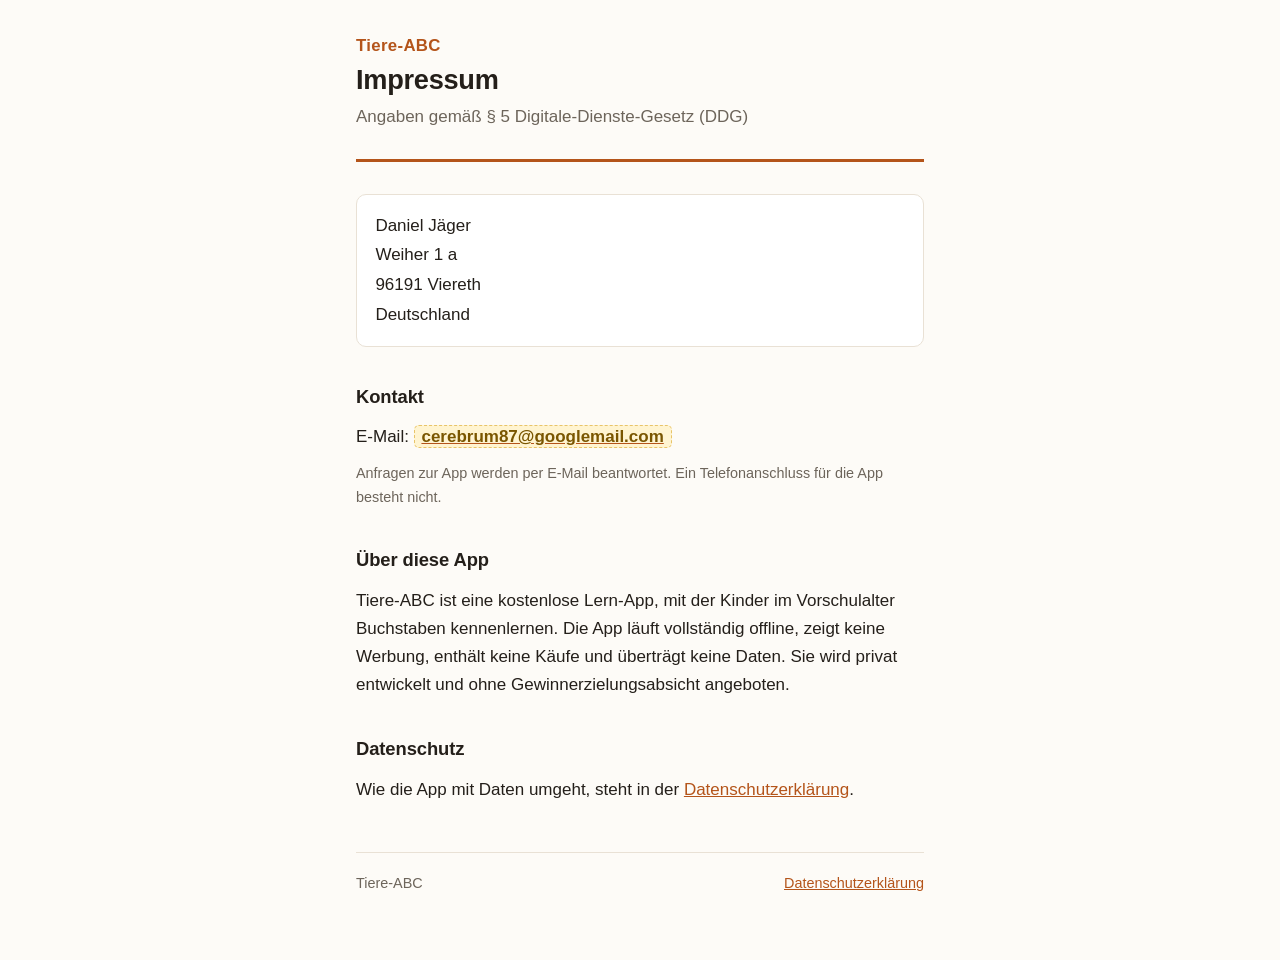
==== index.html @ 1ab7ed67 "Impressum und Datenschutzerklaerung fuer Tiere-ABC Co-Authored-By: Claude Opus 5 <noreply@anthropic." ====
<!doctype html>
<html lang="de">
<head>
<meta charset="utf-8">
<meta name="viewport" content="width=device-width, initial-scale=1">
<title>Impressum – Tiere-ABC</title>
<meta name="description" content="Impressum und Kontakt zur Lern-App Tiere-ABC.">
<meta name="robots" content="index, follow">
<link rel="icon" href="data:image/svg+xml,%3Csvg xmlns='http://www.w3.org/2000/svg' viewBox='0 0 32 32'%3E%3Crect width='32' height='32' rx='7' fill='%23b4541a'/%3E%3Ctext x='16' y='23' font-size='20' font-family='sans-serif' font-weight='700' fill='%23fff' text-anchor='middle'%3EA%3C/text%3E%3C/svg%3E">
<link rel="stylesheet" href="style.css">
</head>
<body>
<div class="wrap">

<header class="site">
  <p class="appname">Tiere-ABC</p>
  <h1>Impressum</h1>
  <p class="lede">Angaben gemäß § 5 Digitale-Dienste-Gesetz (DDG)</p>
</header>

<main>

<div class="card">
  <address>
    <span>Daniel Jäger</span><br>
    <span>Weiher 1 a</span><br>
    <span>96191 Viereth</span><br>
    Deutschland
  </address>
</div>

<h2>Kontakt</h2>
<p>
  E-Mail: <a href="mailto:cerebrum87@googlemail.com"><span class="todo">cerebrum87@googlemail.com</span></a>
</p>
<p class="meta">
  Anfragen zur App werden per E-Mail beantwortet. Ein Telefonanschluss für die App
  besteht nicht.
</p>

<h2>Über diese App</h2>
<p>
  Tiere-ABC ist eine kostenlose Lern-App, mit der Kinder im Vorschulalter Buchstaben
  kennenlernen. Die App läuft vollständig offline, zeigt keine Werbung, enthält keine
  Käufe und überträgt keine Daten. Sie wird privat entwickelt und ohne
  Gewinnerzielungsabsicht angeboten.
</p>

<h2>Datenschutz</h2>
<p>
  Wie die App mit Daten umgeht, steht in der
  <a href="datenschutz.html">Datenschutzerklärung</a>.
</p>

</main>

<footer class="site">
  <span>Tiere-ABC</span>
  <span><a href="datenschutz.html">Datenschutzerklärung</a></span>
</footer>

</div>
</body>
</html>
---- style.css ----
:root {
  --bg:      #fdfbf7;
  --fg:      #241f1a;
  --muted:   #6d655b;
  --accent:  #b4541a;
  --border:  #e9e1d5;
  --panel:   #ffffff;
  --todo-bg: #fff4d1;
  --todo-fg: #7a5600;
  --todo-br: #e8c469;
}

@media (prefers-color-scheme: dark) {
  :root {
    --bg:      #191714;
    --fg:      #eae5dd;
    --muted:   #a49b8e;
    --accent:  #f0955a;
    --border:  #332e28;
    --panel:   #211e1a;
    --todo-bg: #3a2f14;
    --todo-fg: #f5cf7a;
    --todo-br: #6b5622;
  }
}

* { box-sizing: border-box; }

html { -webkit-text-size-adjust: 100%; }

body {
  margin: 0;
  background: var(--bg);
  color: var(--fg);
  font-family: -apple-system, BlinkMacSystemFont, "Segoe UI", Roboto, "Helvetica Neue", Arial, sans-serif;
  font-size: 17px;
  line-height: 1.65;
  -webkit-font-smoothing: antialiased;
}

.wrap {
  max-width: 38rem;
  margin: 0 auto;
  padding: 2rem 1.25rem 4rem;
}

header.site {
  border-bottom: 3px solid var(--accent);
  padding-bottom: 1rem;
  margin-bottom: 2rem;
}

.appname {
  font-size: 1.05rem;
  font-weight: 700;
  letter-spacing: 0.02em;
  color: var(--accent);
  margin: 0 0 0.15rem;
}

.appname span { font-style: normal; }

h1 {
  font-size: 1.7rem;
  line-height: 1.25;
  margin: 0.2rem 0 0.4rem;
  letter-spacing: -0.01em;
}

h2 {
  font-size: 1.15rem;
  margin: 2.2rem 0 0.6rem;
  letter-spacing: -0.005em;
}

h3 {
  font-size: 1rem;
  margin: 1.4rem 0 0.3rem;
}

p, ul, ol { margin: 0.7rem 0; }

ul, ol { padding-left: 1.3rem; }

li { margin: 0.35rem 0; }

a { color: var(--accent); }

a:hover { text-decoration: none; }

.lede {
  color: var(--muted);
  margin-top: 0;
}

.card {
  background: var(--panel);
  border: 1px solid var(--border);
  border-radius: 10px;
  padding: 1rem 1.15rem;
  margin: 1rem 0;
}

.card p:first-child { margin-top: 0; }
.card p:last-child  { margin-bottom: 0; }

address {
  font-style: normal;
  line-height: 1.75;
}

.todo {
  background: var(--todo-bg);
  color: var(--todo-fg);
  border: 1px dashed var(--todo-br);
  border-radius: 5px;
  padding: 0.05em 0.4em;
  font-weight: 600;
  white-space: nowrap;
}

.meta {
  color: var(--muted);
  font-size: 0.9rem;
}

footer.site {
  margin-top: 3rem;
  padding-top: 1.2rem;
  border-top: 1px solid var(--border);
  color: var(--muted);
  font-size: 0.9rem;
  display: flex;
  flex-wrap: wrap;
  gap: 0.4rem 1.2rem;
  justify-content: space-between;
}

@media (max-width: 30rem) {
  body { font-size: 16px; }
  .wrap { padding: 1.5rem 1rem 3rem; }
  h1 { font-size: 1.45rem; }
}
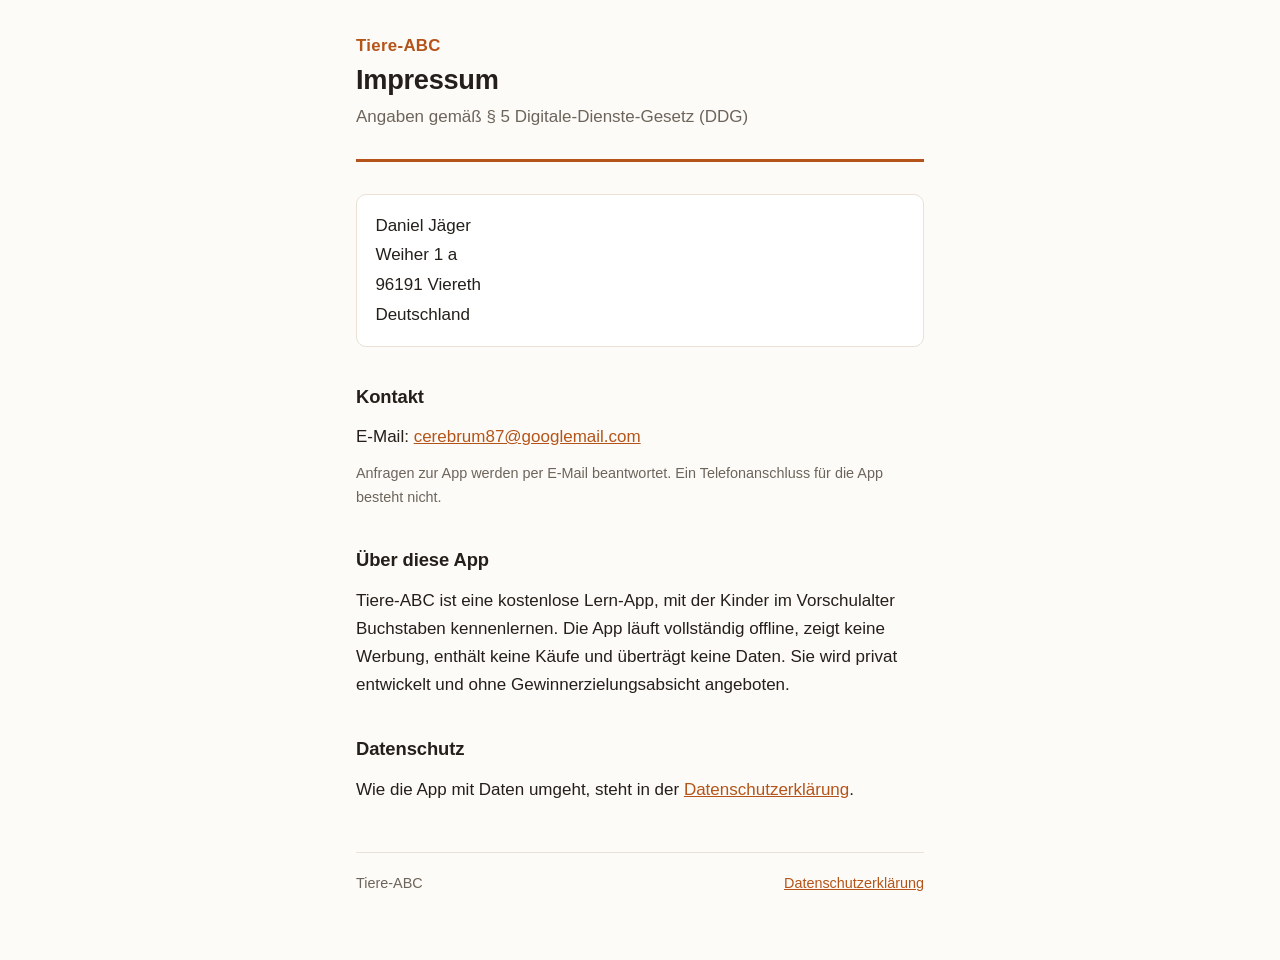
==== commit cb2894e0: "Platzhalter-Markierung beim Stand-Datum entfernen Co-Authored-By: Claude Opus 5 <noreply@anthropic.c" ====
--- a/index.html
+++ b/index.html
@@ -31,7 +31,7 @@
 
 <h2>Kontakt</h2>
 <p>
-  E-Mail: <a href="mailto:cerebrum87@googlemail.com"><span class="todo">cerebrum87@googlemail.com</span></a>
+  E-Mail: <a href="mailto:cerebrum87@googlemail.com">cerebrum87@googlemail.com</a>
 </p>
 <p class="meta">
   Anfragen zur App werden per E-Mail beantwortet. Ein Telefonanschluss für die App
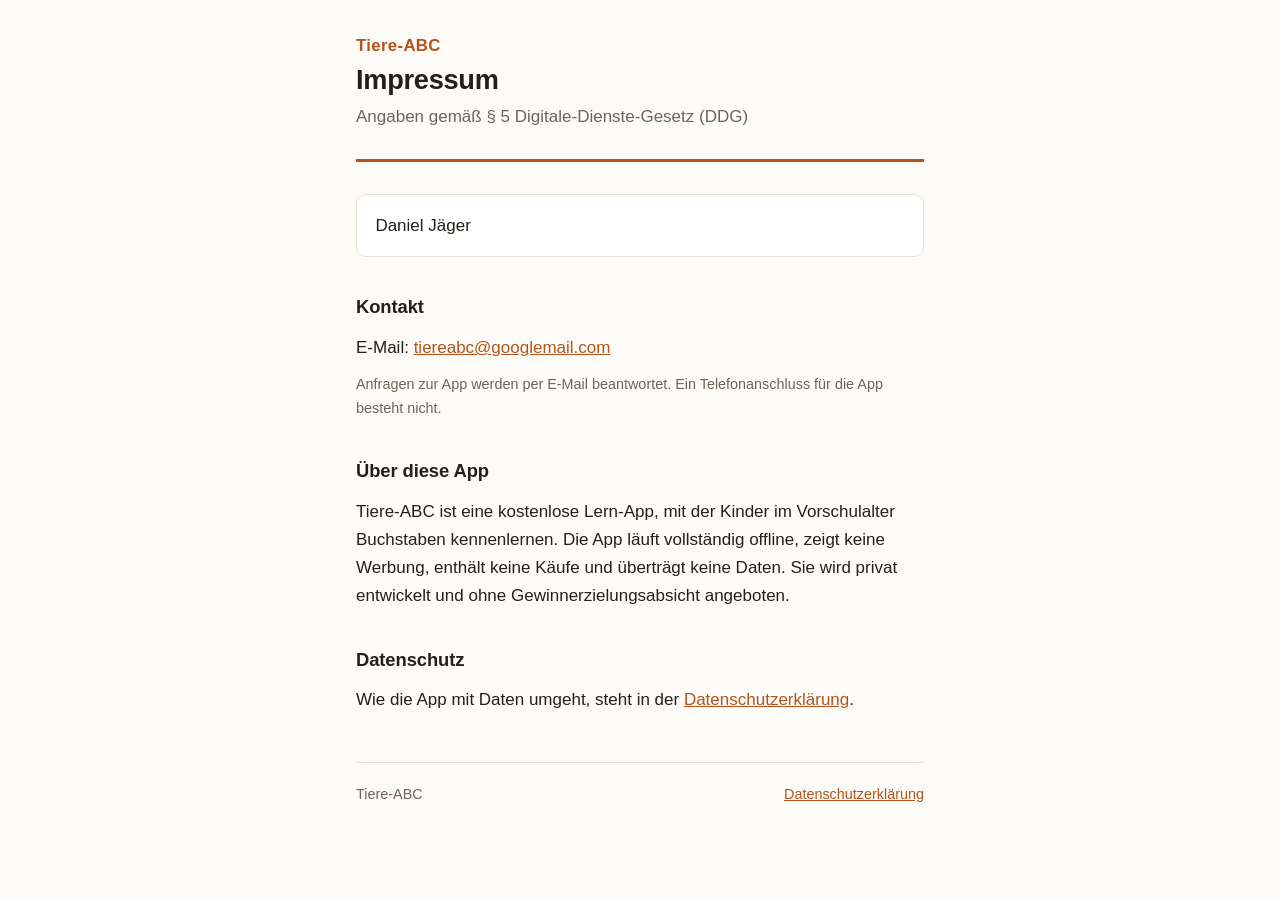
==== commit 9b63e9c3: "Update contact information in index.html Removed address details and updated email contact." ====
--- a/index.html
+++ b/index.html
@@ -23,15 +23,12 @@
 <div class="card">
   <address>
     <span>Daniel Jäger</span><br>
-    <span>Weiher 1 a</span><br>
-    <span>96191 Viereth</span><br>
-    Deutschland
   </address>
 </div>
 
 <h2>Kontakt</h2>
 <p>
-  E-Mail: <a href="mailto:cerebrum87@googlemail.com">cerebrum87@googlemail.com</a>
+  E-Mail: <a href="mailto:tiereabc@googlemail.com">tiereabc@googlemail.com</a>
 </p>
 <p class="meta">
   Anfragen zur App werden per E-Mail beantwortet. Ein Telefonanschluss für die App
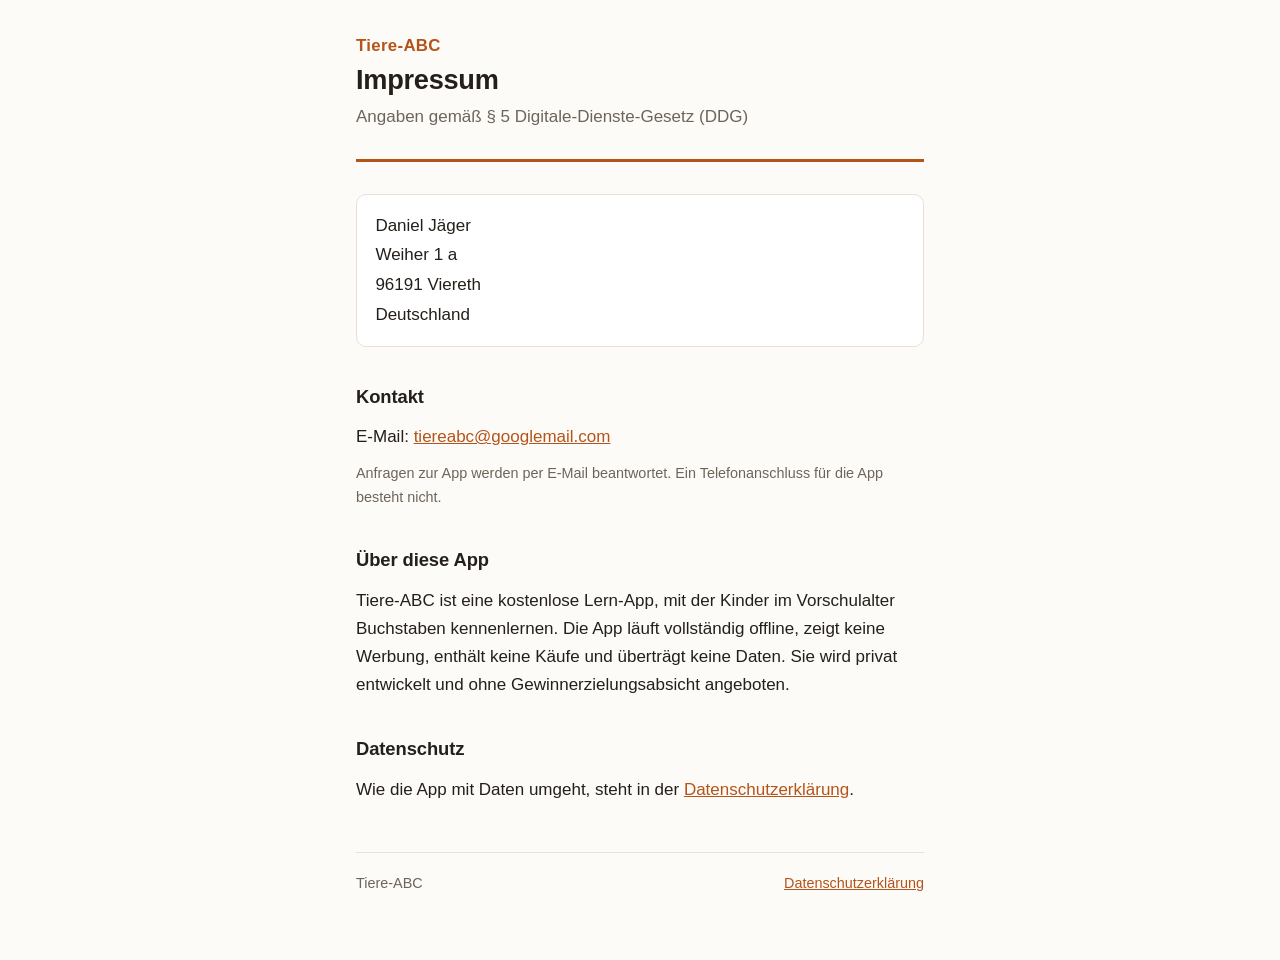
==== commit 7f03ef21: "Add address details for Daniel Jäger" ====
--- a/index.html
+++ b/index.html
@@ -23,6 +23,9 @@
 <div class="card">
   <address>
     <span>Daniel Jäger</span><br>
+    <span>Weiher 1 a</span><br>
+    <span>96191 Viereth</span><br>
+    Deutschland
   </address>
 </div>
 
